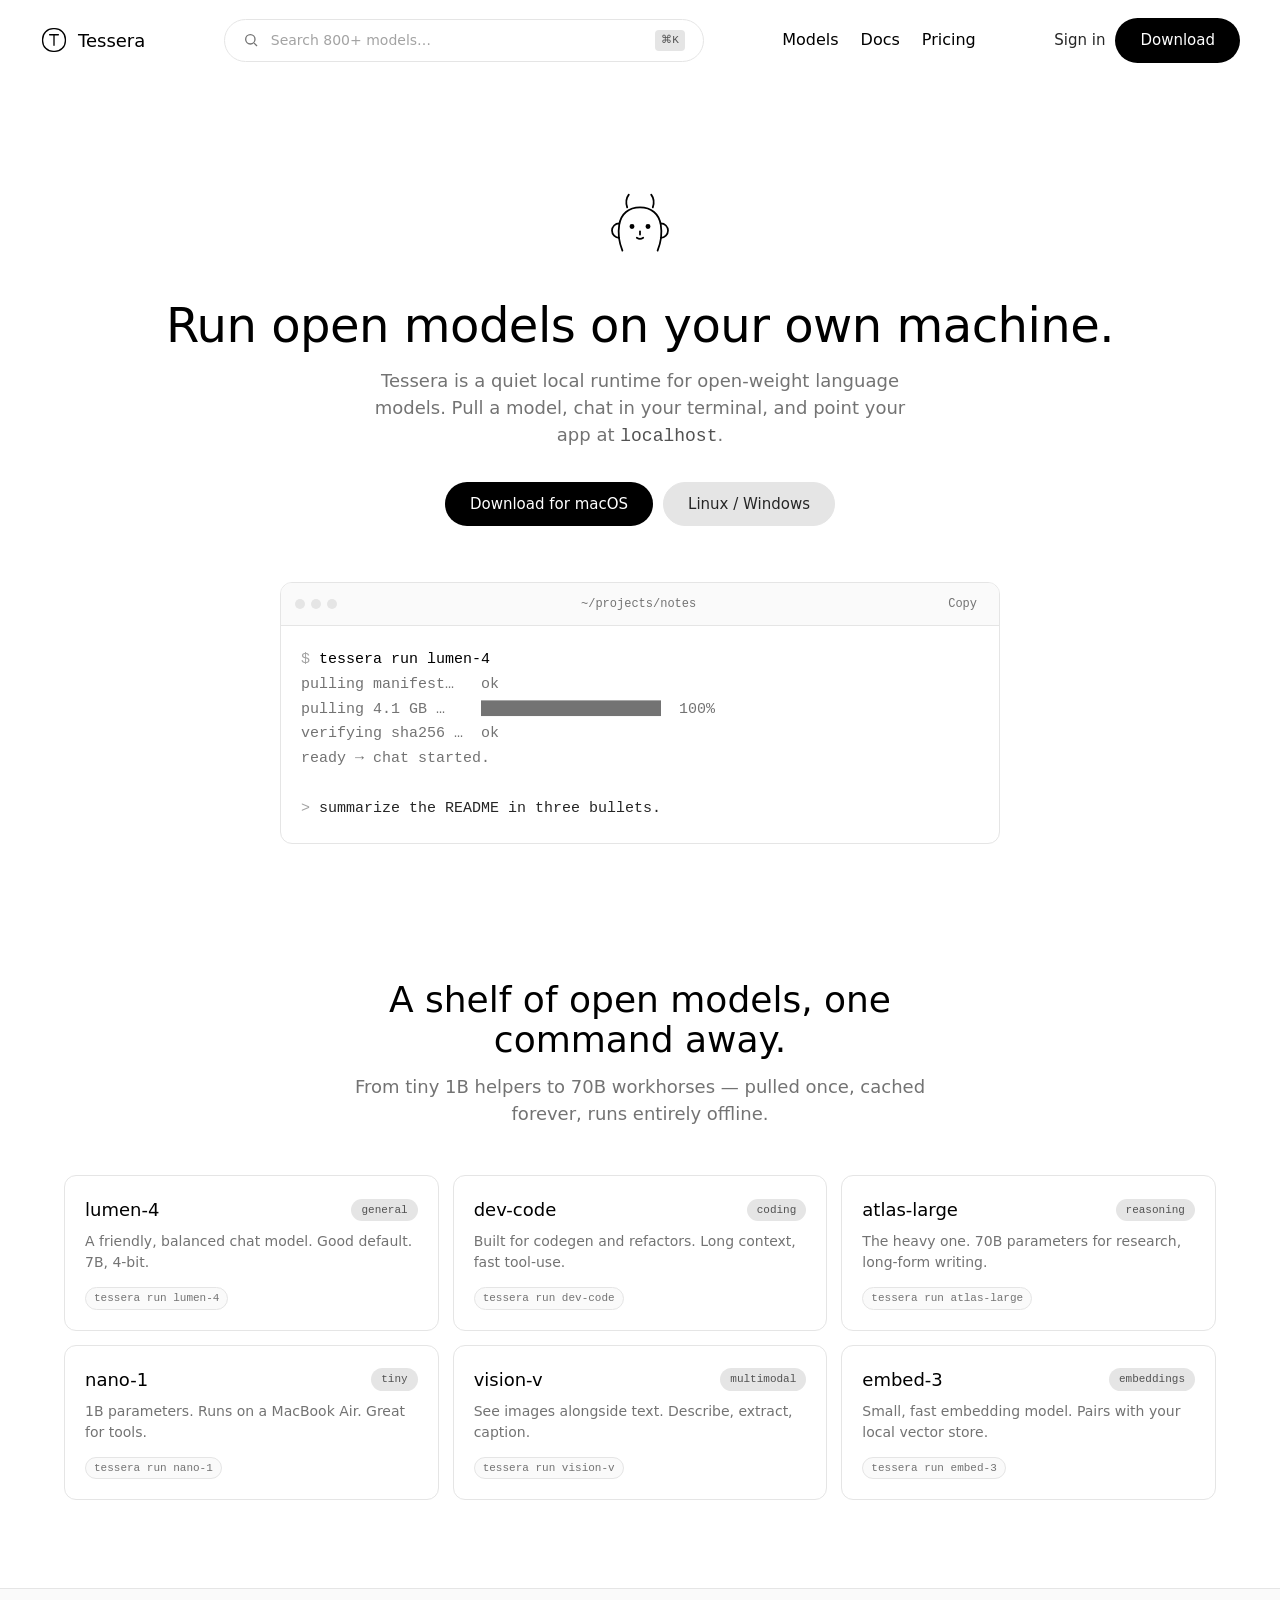
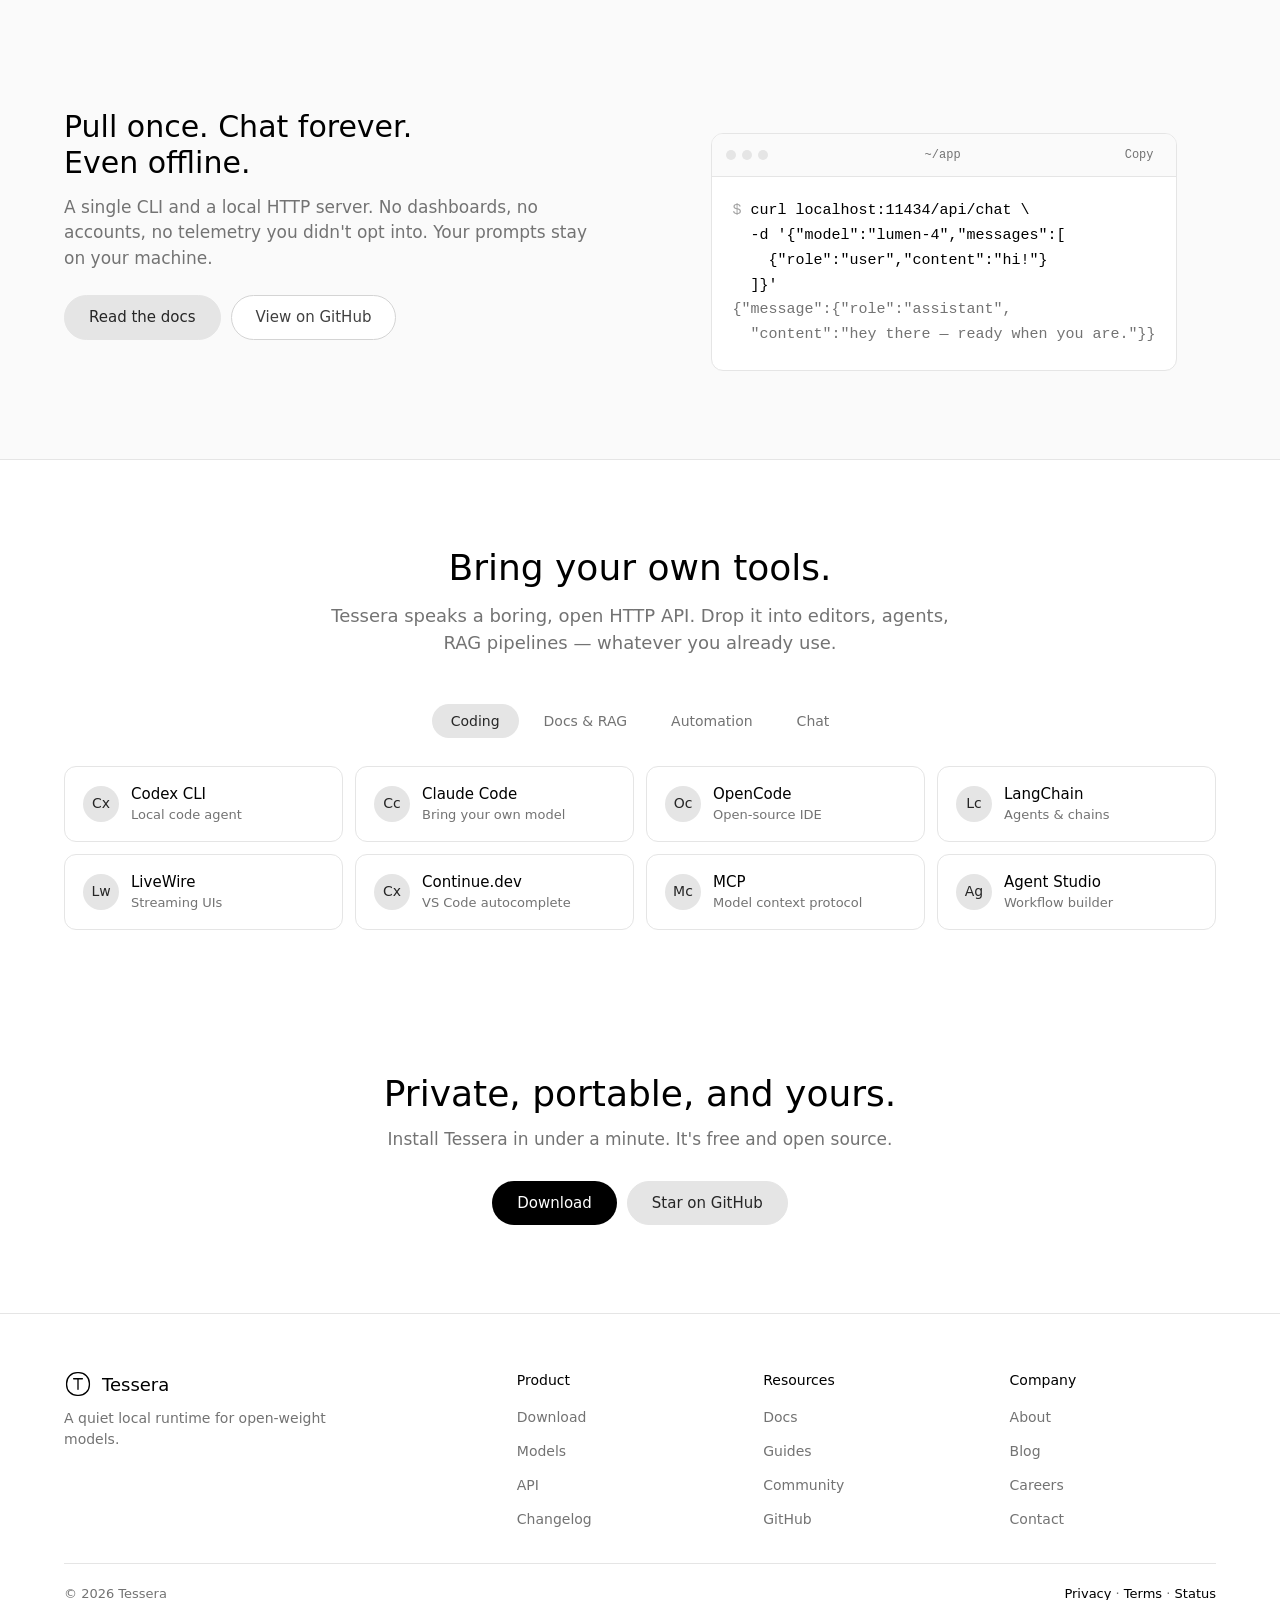
==== tessera/index.html @ 01b05745 "Initial commit: 4 DESIGN.md demo sites" ====
<!doctype html>
<html lang="en">
<head>
<meta charset="utf-8" />
<meta name="viewport" content="width=device-width,initial-scale=1" />
<title>Tessera — Run open models on your own machine</title>
<meta name="description" content="A quiet, local runtime for open-weight models. Download, pull, chat." />
<style>
  :root {
    --black: #000000;
    --near-black: #262626;
    --white: #ffffff;
    --snow: #fafafa;
    --light-gray: #e5e5e5;
    --border-light: #d4d4d4;
    --stone: #737373;
    --mid: #525252;
    --silver: #a3a3a3;
    --button-dark: #404040;
    --font-display: 'SF Pro Rounded', -apple-system, BlinkMacSystemFont, system-ui, ui-sans-serif, sans-serif;
    --font: ui-sans-serif, system-ui, -apple-system, 'Helvetica Neue', Arial, sans-serif;
    --mono: ui-monospace, SFMono-Regular, Menlo, Monaco, Consolas, 'Liberation Mono', 'Courier New', monospace;
  }
  * { box-sizing: border-box; }
  html, body { margin: 0; padding: 0; }
  body {
    background: var(--white); color: var(--black);
    font-family: var(--font); font-size: 16px; line-height: 1.5;
    -webkit-font-smoothing: antialiased; -moz-osx-font-smoothing: grayscale;
  }
  a { color: var(--black); text-decoration: none; }
  a:hover { text-decoration: underline; text-underline-offset: 3px; }
  button { font-family: inherit; cursor: pointer; }
  img, svg { display: block; max-width: 100%; }

  .container { max-width: 1200px; margin: 0 auto; padding: 0 24px; }

  .nav {
    position: sticky; top: 0; z-index: 40;
    background: rgba(255,255,255,0.8);
    backdrop-filter: saturate(140%) blur(10px);
    -webkit-backdrop-filter: saturate(140%) blur(10px);
  }
  .nav-inner { display: flex; align-items: center; justify-content: space-between; padding: 18px 0; gap: 24px; }
  .brand { display: flex; align-items: center; gap: 10px; font-weight: 500; font-size: 18px; font-family: var(--font-display); }
  .brand svg { width: 28px; height: 28px; }
  .nav-search {
    flex: 1; max-width: 480px;
    display: flex; align-items: center; gap: 10px;
    padding: 10px 18px;
    border: 1px solid var(--light-gray);
    border-radius: 9999px;
    background: var(--white); color: var(--stone);
    font-size: 14px;
  }
  .nav-search input {
    flex: 1; border: 0; outline: 0; background: transparent;
    font-family: inherit; font-size: 14px; color: var(--near-black);
  }
  .nav-search input::placeholder { color: var(--silver); }
  .nav-search kbd {
    font-family: var(--mono); font-size: 11px;
    background: var(--light-gray); color: var(--mid);
    padding: 2px 6px; border-radius: 4px;
  }
  .nav-links { display: flex; gap: 22px; align-items: center; }
  .nav-links a { font-size: 16px; font-weight: 400; color: var(--black); }
  .nav-right { display: flex; gap: 10px; align-items: center; }

  .btn {
    display: inline-flex; align-items: center; justify-content: center; gap: 8px;
    padding: 10px 24px; border-radius: 9999px;
    font-size: 15px; font-weight: 400;
    border: 1px solid transparent;
    transition: background .15s ease, border-color .15s ease;
    font-family: inherit; background: transparent;
  }
  .btn-black { background: var(--black); color: var(--white); }
  .btn-black:hover { background: var(--near-black); }
  .btn-gray { background: var(--light-gray); color: var(--near-black); border-color: var(--light-gray); }
  .btn-gray:hover { background: #dcdcdc; border-color: #dcdcdc; }
  .btn-white { background: var(--white); color: var(--button-dark); border-color: var(--border-light); }
  .btn-white:hover { background: var(--snow); }

  .hero { padding: 96px 0 48px; text-align: center; }
  .mascot { width: 96px; height: 96px; margin: 0 auto 28px; }
  h1 {
    font-family: var(--font-display);
    font-size: clamp(36px, 5vw, 48px);
    font-weight: 500; line-height: 1.0;
    margin: 0 0 18px; letter-spacing: -0.5px;
  }
  .hero p.lede {
    font-size: 18px; color: var(--stone);
    max-width: 560px; margin: 0 auto 32px;
  }
  .hero-buttons { display: flex; gap: 10px; justify-content: center; flex-wrap: wrap; }

  .terminal {
    max-width: 720px; margin: 56px auto 0;
    border: 1px solid var(--light-gray);
    border-radius: 12px; background: var(--white);
    text-align: left; overflow: hidden;
  }
  .terminal-head {
    display: flex; align-items: center; justify-content: space-between;
    padding: 10px 14px;
    border-bottom: 1px solid var(--light-gray);
    background: var(--snow);
  }
  .dots { display: flex; gap: 6px; }
  .dots span { width: 10px; height: 10px; border-radius: 9999px; background: var(--light-gray); }
  .terminal-head .file { font-family: var(--mono); font-size: 12px; color: var(--stone); }
  .copy {
    background: transparent; border: 0; color: var(--stone);
    font-size: 12px; font-family: var(--mono); cursor: pointer;
    padding: 4px 8px; border-radius: 9999px;
  }
  .copy:hover { background: var(--light-gray); color: var(--near-black); }
  .terminal pre {
    margin: 0; padding: 22px 20px;
    font-family: var(--mono); font-size: 15px; line-height: 1.65;
    color: var(--near-black); white-space: pre-wrap; word-break: break-word;
  }
  .terminal pre .prompt { color: var(--silver); user-select: none; }
  .terminal pre .cmd { color: var(--black); font-weight: 500; }
  .terminal pre .out { color: var(--stone); }

  section { padding: 88px 0; }
  .section-head { max-width: 640px; margin: 0 auto 48px; text-align: center; }
  h2 {
    font-family: var(--font-display);
    font-size: clamp(28px, 3.4vw, 36px);
    font-weight: 500; line-height: 1.1;
    margin: 0 0 14px;
  }
  .section-head p { color: var(--stone); font-size: 18px; margin: 0; }

  .two-col { display: grid; grid-template-columns: 1fr 1fr; gap: 64px; align-items: center; }
  .two-col h3 {
    font-family: var(--font-display);
    font-size: 30px; font-weight: 500; line-height: 1.2;
    margin: 0 0 14px;
  }
  .two-col p { color: var(--stone); font-size: 17px; margin: 0 0 24px; }

  .models { display: grid; grid-template-columns: repeat(3, 1fr); gap: 14px; }
  .model {
    border: 1px solid var(--light-gray); border-radius: 12px;
    padding: 20px; background: var(--white);
    transition: background .15s ease;
  }
  .model:hover { background: var(--snow); }
  .model-head { display: flex; align-items: center; justify-content: space-between; margin-bottom: 8px; }
  .model-name { font-family: var(--font-display); font-size: 18px; font-weight: 500; }
  .tag {
    display: inline-flex; align-items: center; gap: 6px;
    padding: 3px 10px; border-radius: 9999px;
    background: var(--light-gray);
    font-family: var(--mono); font-size: 11px; color: var(--mid);
  }
  .model p { font-size: 14px; color: var(--stone); margin: 4px 0 14px; line-height: 1.5; }
  .model-meta { display: flex; gap: 8px; flex-wrap: wrap; }
  .model-meta .tag-sm {
    padding: 2px 8px; border-radius: 9999px;
    background: var(--snow); border: 1px solid var(--light-gray);
    font-family: var(--mono); font-size: 11px; color: var(--stone);
  }

  .tabs { display: flex; gap: 6px; justify-content: center; margin-bottom: 28px; flex-wrap: wrap; }
  .tab {
    padding: 8px 18px; border-radius: 9999px; font-size: 14px;
    background: transparent; color: var(--stone);
    border: 1px solid transparent;
    cursor: pointer; transition: background .1s ease;
  }
  .tab.active { background: var(--light-gray); color: var(--near-black); }
  .tab:hover:not(.active) { background: var(--snow); }
  .integrations { display: grid; grid-template-columns: repeat(4, 1fr); gap: 12px; }
  .integration {
    display: flex; align-items: center; gap: 12px;
    padding: 16px 18px;
    border: 1px solid var(--light-gray); border-radius: 12px;
    background: var(--white); transition: background .15s ease;
  }
  .integration:hover { background: var(--snow); }
  .integration-icon {
    width: 36px; height: 36px; border-radius: 9999px;
    background: var(--light-gray);
    display: grid; place-items: center;
    font-family: var(--font-display); font-weight: 500; font-size: 14px; color: var(--near-black);
  }
  .integration .name { font-family: var(--font-display); font-weight: 500; font-size: 15px; }
  .integration .desc { font-size: 13px; color: var(--stone); }

  footer { padding: 56px 0 40px; border-top: 1px solid var(--light-gray); }
  .footer-grid { display: grid; grid-template-columns: 2fr 1fr 1fr 1fr; gap: 40px; }
  footer h5 { font-family: var(--font-display); font-size: 14px; font-weight: 500; margin: 0 0 14px; }
  footer ul { list-style: none; padding: 0; margin: 0; display: flex; flex-direction: column; gap: 10px; }
  footer li a { font-size: 14px; color: var(--stone); }
  footer li a:hover { color: var(--black); }
  .footer-foot {
    margin-top: 32px; padding-top: 20px;
    border-top: 1px solid var(--light-gray);
    display: flex; justify-content: space-between; flex-wrap: wrap; gap: 10px;
    font-size: 13px; color: var(--stone);
  }

  @media (max-width: 900px) {
    .nav-search { display: none; }
    .nav-links { display: none; }
    .two-col { grid-template-columns: 1fr; gap: 28px; }
    .models { grid-template-columns: 1fr; }
    .integrations { grid-template-columns: repeat(2, 1fr); }
    .footer-grid { grid-template-columns: 1fr 1fr; gap: 28px; }
    section { padding: 56px 0; }
    .hero { padding: 56px 0 24px; }
  }
</style>
</head>
<body>

<header class="nav">
  <div class="container nav-inner">
    <a href="#" class="brand">
      <svg viewBox="0 0 32 32" fill="none" stroke="currentColor" stroke-width="1.5" aria-hidden="true">
        <rect x="3" y="3" width="26" height="26" rx="12"/>
        <path d="M11 10h10M16 10v12" stroke-linecap="round"/>
      </svg>
      Tessera
    </a>
    <label class="nav-search" aria-label="Search models">
      <svg width="16" height="16" viewBox="0 0 24 24" fill="none" stroke="currentColor" stroke-width="2"><circle cx="11" cy="11" r="7"/><path d="M21 21l-4.3-4.3"/></svg>
      <input placeholder="Search 800+ models…" />
      <kbd>⌘K</kbd>
    </label>
    <nav class="nav-links">
      <a href="#models">Models</a>
      <a href="#docs">Docs</a>
      <a href="#pricing">Pricing</a>
    </nav>
    <div class="nav-right">
      <a href="#signin" style="font-size:15px;color:var(--near-black)">Sign in</a>
      <a href="#download" class="btn btn-black">Download</a>
    </div>
  </div>
</header>

<main>
  <section class="hero">
    <div class="container">
      <svg class="mascot" viewBox="0 0 120 120" fill="none" stroke="#000" stroke-width="2.2" stroke-linecap="round" stroke-linejoin="round" aria-hidden="true">
        <path d="M38 92c-4-10-6-20-4-32 2-14 12-22 26-22s24 8 26 22c2 12 0 22-4 32"/>
        <path d="M34 58c-5 0-9 4-9 9s4 9 9 9"/>
        <path d="M86 58c5 0 9 4 9 9s-4 9-9 9"/>
        <path d="M44 38c-2-6-1-12 2-16"/>
        <path d="M76 38c2-6 1-12-2-16"/>
        <circle cx="50" cy="62" r="2" fill="#000"/>
        <circle cx="70" cy="62" r="2" fill="#000"/>
        <path d="M56 76c3 2 5 2 8 0"/>
        <path d="M60 68v4"/>
      </svg>
      <h1>Run open models on your own machine.</h1>
      <p class="lede">Tessera is a quiet local runtime for open-weight language models. Pull a model, chat in your terminal, and point your app at <code style="font-family:var(--mono);color:var(--mid)">localhost</code>.</p>
      <div class="hero-buttons">
        <a href="#download" class="btn btn-black">Download for macOS</a>
        <a href="#linux" class="btn btn-gray">Linux / Windows</a>
      </div>

      <div class="terminal" aria-label="Terminal example">
        <div class="terminal-head">
          <div class="dots"><span></span><span></span><span></span></div>
          <span class="file">~/projects/notes</span>
          <button class="copy" type="button">Copy</button>
        </div>
        <pre><span class="prompt">$ </span><span class="cmd">tessera run lumen-4</span>
<span class="out">pulling manifest…   ok</span>
<span class="out">pulling 4.1 GB …    ████████████████████  100%</span>
<span class="out">verifying sha256 …  ok</span>
<span class="out">ready → chat started.</span>

<span class="prompt">&gt; </span>summarize the README in three bullets.</pre>
      </div>
    </div>
  </section>

  <section id="models">
    <div class="container">
      <div class="section-head">
        <h2>A shelf of open models, one command away.</h2>
        <p>From tiny 1B helpers to 70B workhorses — pulled once, cached forever, runs entirely offline.</p>
      </div>
      <div class="models">
        <article class="model">
          <div class="model-head"><div class="model-name">lumen-4</div><span class="tag">general</span></div>
          <p>A friendly, balanced chat model. Good default. 7B, 4-bit.</p>
          <div class="model-meta"><span class="tag-sm">tessera run lumen-4</span></div>
        </article>
        <article class="model">
          <div class="model-head"><div class="model-name">dev-code</div><span class="tag">coding</span></div>
          <p>Built for codegen and refactors. Long context, fast tool-use.</p>
          <div class="model-meta"><span class="tag-sm">tessera run dev-code</span></div>
        </article>
        <article class="model">
          <div class="model-head"><div class="model-name">atlas-large</div><span class="tag">reasoning</span></div>
          <p>The heavy one. 70B parameters for research, long-form writing.</p>
          <div class="model-meta"><span class="tag-sm">tessera run atlas-large</span></div>
        </article>
        <article class="model">
          <div class="model-head"><div class="model-name">nano-1</div><span class="tag">tiny</span></div>
          <p>1B parameters. Runs on a MacBook Air. Great for tools.</p>
          <div class="model-meta"><span class="tag-sm">tessera run nano-1</span></div>
        </article>
        <article class="model">
          <div class="model-head"><div class="model-name">vision-v</div><span class="tag">multimodal</span></div>
          <p>See images alongside text. Describe, extract, caption.</p>
          <div class="model-meta"><span class="tag-sm">tessera run vision-v</span></div>
        </article>
        <article class="model">
          <div class="model-head"><div class="model-name">embed-3</div><span class="tag">embeddings</span></div>
          <p>Small, fast embedding model. Pairs with your local vector store.</p>
          <div class="model-meta"><span class="tag-sm">tessera run embed-3</span></div>
        </article>
      </div>
    </div>
  </section>

  <section style="background: var(--snow); border-top: 1px solid var(--light-gray); border-bottom: 1px solid var(--light-gray);">
    <div class="container">
      <div class="two-col">
        <div>
          <h3>Pull once. Chat forever.<br/>Even offline.</h3>
          <p>A single CLI and a local HTTP server. No dashboards, no accounts, no telemetry you didn't opt into. Your prompts stay on your machine.</p>
          <div style="display:flex;gap:10px;"><a class="btn btn-gray" href="#docs">Read the docs</a><a class="btn btn-white" href="#git">View on GitHub</a></div>
        </div>
        <div class="terminal">
          <div class="terminal-head">
            <div class="dots"><span></span><span></span><span></span></div>
            <span class="file">~/app</span>
            <button class="copy" type="button">Copy</button>
          </div>
          <pre><span class="prompt">$ </span><span class="cmd">curl localhost:11434/api/chat \</span>
<span class="cmd">  -d '{"model":"lumen-4","messages":[</span>
<span class="cmd">    {"role":"user","content":"hi!"}</span>
<span class="cmd">  ]}'</span>
<span class="out">{"message":{"role":"assistant",</span>
<span class="out">  "content":"hey there — ready when you are."}}</span></pre>
        </div>
      </div>
    </div>
  </section>

  <section id="integrations">
    <div class="container">
      <div class="section-head">
        <h2>Bring your own tools.</h2>
        <p>Tessera speaks a boring, open HTTP API. Drop it into editors, agents, RAG pipelines — whatever you already use.</p>
      </div>
      <div class="tabs" role="tablist">
        <button class="tab active">Coding</button>
        <button class="tab">Docs &amp; RAG</button>
        <button class="tab">Automation</button>
        <button class="tab">Chat</button>
      </div>
      <div class="integrations">
        <a class="integration" href="#"><div class="integration-icon">Cx</div><div><div class="name">Codex CLI</div><div class="desc">Local code agent</div></div></a>
        <a class="integration" href="#"><div class="integration-icon">Cc</div><div><div class="name">Claude Code</div><div class="desc">Bring your own model</div></div></a>
        <a class="integration" href="#"><div class="integration-icon">Oc</div><div><div class="name">OpenCode</div><div class="desc">Open-source IDE</div></div></a>
        <a class="integration" href="#"><div class="integration-icon">Lc</div><div><div class="name">LangChain</div><div class="desc">Agents &amp; chains</div></div></a>
        <a class="integration" href="#"><div class="integration-icon">Lw</div><div><div class="name">LiveWire</div><div class="desc">Streaming UIs</div></div></a>
        <a class="integration" href="#"><div class="integration-icon">Cx</div><div><div class="name">Continue.dev</div><div class="desc">VS Code autocomplete</div></div></a>
        <a class="integration" href="#"><div class="integration-icon">Mc</div><div><div class="name">MCP</div><div class="desc">Model context protocol</div></div></a>
        <a class="integration" href="#"><div class="integration-icon">Ag</div><div><div class="name">Agent Studio</div><div class="desc">Workflow builder</div></div></a>
      </div>
    </div>
  </section>

  <section id="cta" style="padding: 56px 0 88px;">
    <div class="container" style="text-align:center;max-width:720px;margin:0 auto;">
      <h2>Private, portable, and yours.</h2>
      <p style="color:var(--stone);font-size:17px;margin: 0 0 28px;">Install Tessera in under a minute. It's free and open source.</p>
      <div class="hero-buttons">
        <a href="#download" class="btn btn-black">Download</a>
        <a href="#github" class="btn btn-gray">Star on GitHub</a>
      </div>
    </div>
  </section>
</main>

<footer>
  <div class="container">
    <div class="footer-grid">
      <div>
        <div class="brand" style="margin-bottom:10px;">
          <svg viewBox="0 0 32 32" fill="none" stroke="currentColor" stroke-width="1.5" aria-hidden="true"><rect x="3" y="3" width="26" height="26" rx="12"/><path d="M11 10h10M16 10v12" stroke-linecap="round"/></svg>
          Tessera
        </div>
        <p style="color:var(--stone);font-size:14px;margin:0;max-width:280px;">A quiet local runtime for open-weight models.</p>
      </div>
      <div><h5>Product</h5><ul><li><a href="#">Download</a></li><li><a href="#">Models</a></li><li><a href="#">API</a></li><li><a href="#">Changelog</a></li></ul></div>
      <div><h5>Resources</h5><ul><li><a href="#">Docs</a></li><li><a href="#">Guides</a></li><li><a href="#">Community</a></li><li><a href="#">GitHub</a></li></ul></div>
      <div><h5>Company</h5><ul><li><a href="#">About</a></li><li><a href="#">Blog</a></li><li><a href="#">Careers</a></li><li><a href="#">Contact</a></li></ul></div>
    </div>
    <div class="footer-foot">
      <div>© 2026 Tessera</div>
      <div><a href="#">Privacy</a> · <a href="#">Terms</a> · <a href="#">Status</a></div>
    </div>
  </div>
</footer>

</body>
</html>
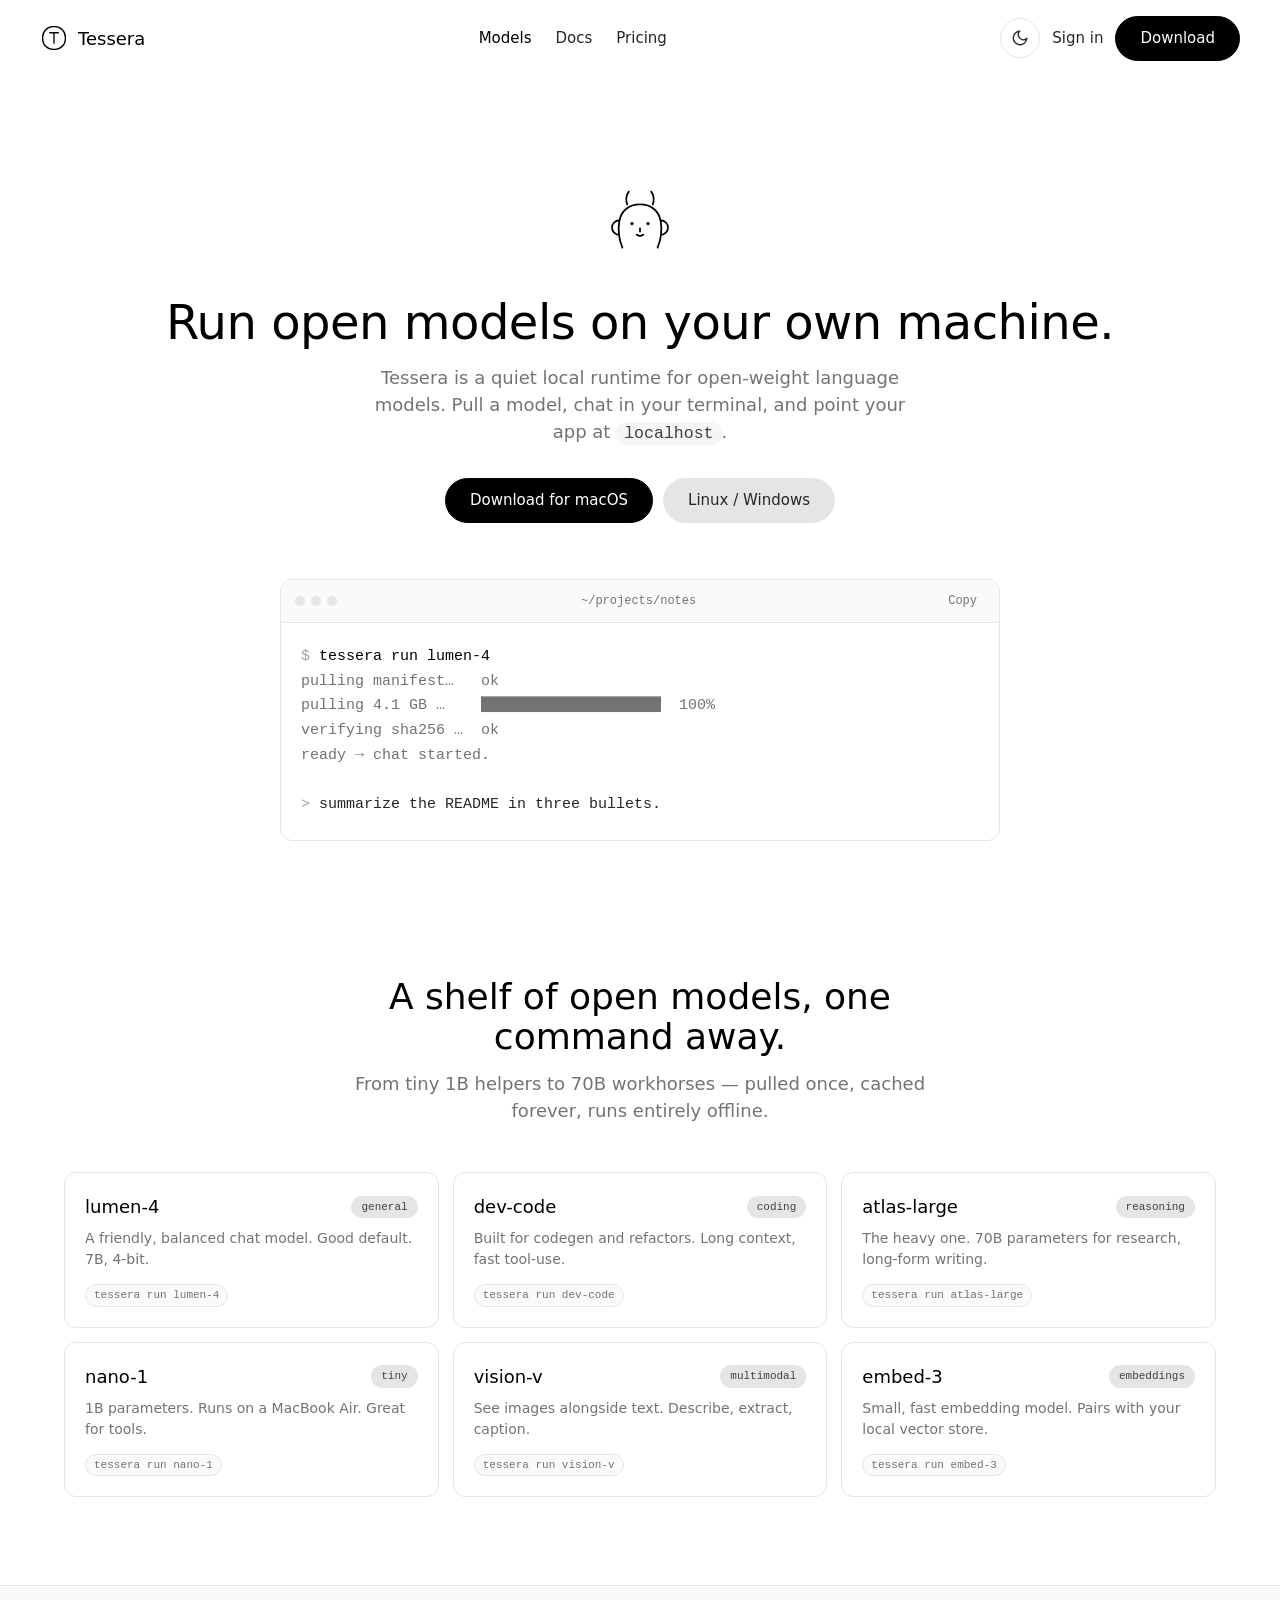
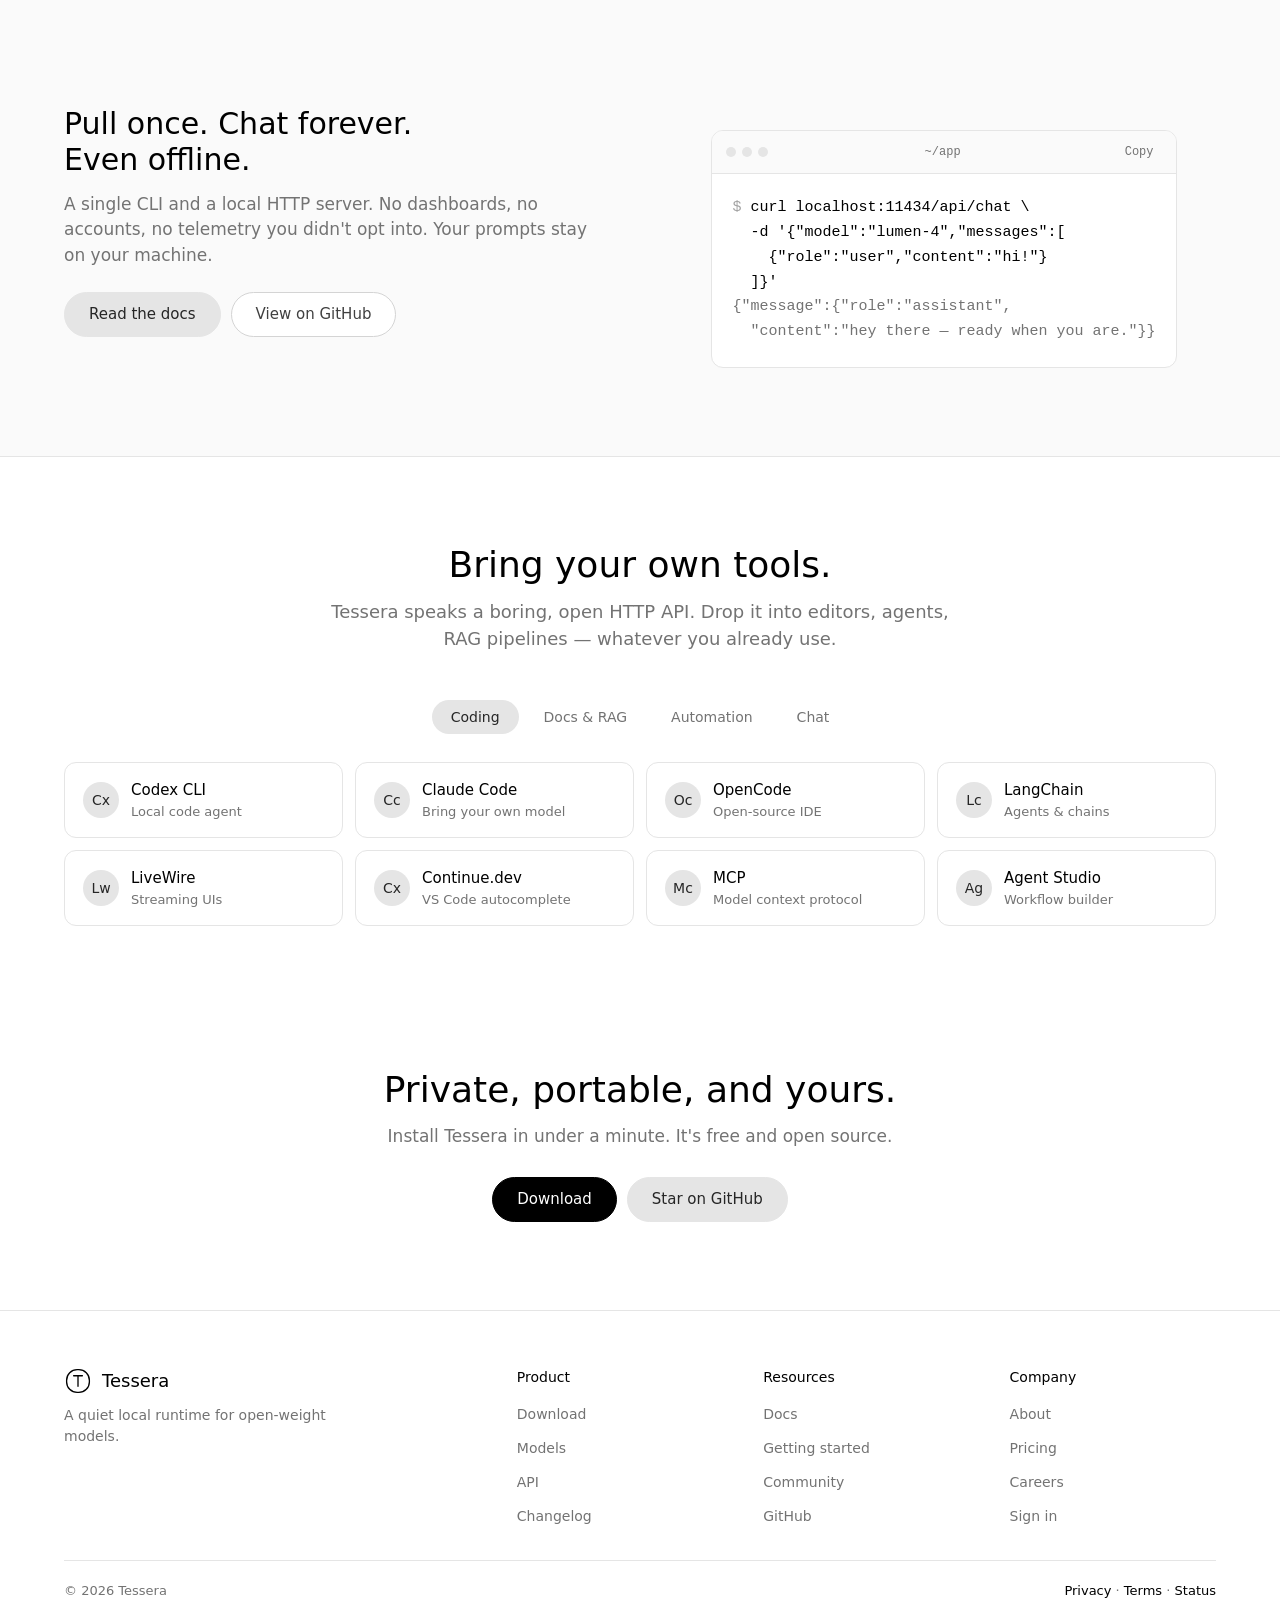
==== commit 9b7fff98: "Tessera: add docs, pricing, signin pages + dark mode toggle" ====
--- a/tessera/index.html
+++ b/tessera/index.html
@@ -5,85 +5,12 @@
 <meta name="viewport" content="width=device-width,initial-scale=1" />
 <title>Tessera — Run open models on your own machine</title>
 <meta name="description" content="A quiet, local runtime for open-weight models. Download, pull, chat." />
+<meta name="color-scheme" content="light dark">
+<link rel="stylesheet" href="common.css" />
 <style>
-  :root {
-    --black: #000000;
-    --near-black: #262626;
-    --white: #ffffff;
-    --snow: #fafafa;
-    --light-gray: #e5e5e5;
-    --border-light: #d4d4d4;
-    --stone: #737373;
-    --mid: #525252;
-    --silver: #a3a3a3;
-    --button-dark: #404040;
-    --font-display: 'SF Pro Rounded', -apple-system, BlinkMacSystemFont, system-ui, ui-sans-serif, sans-serif;
-    --font: ui-sans-serif, system-ui, -apple-system, 'Helvetica Neue', Arial, sans-serif;
-    --mono: ui-monospace, SFMono-Regular, Menlo, Monaco, Consolas, 'Liberation Mono', 'Courier New', monospace;
-  }
-  * { box-sizing: border-box; }
-  html, body { margin: 0; padding: 0; }
-  body {
-    background: var(--white); color: var(--black);
-    font-family: var(--font); font-size: 16px; line-height: 1.5;
-    -webkit-font-smoothing: antialiased; -moz-osx-font-smoothing: grayscale;
-  }
-  a { color: var(--black); text-decoration: none; }
-  a:hover { text-decoration: underline; text-underline-offset: 3px; }
-  button { font-family: inherit; cursor: pointer; }
-  img, svg { display: block; max-width: 100%; }
-
-  .container { max-width: 1200px; margin: 0 auto; padding: 0 24px; }
-
-  .nav {
-    position: sticky; top: 0; z-index: 40;
-    background: rgba(255,255,255,0.8);
-    backdrop-filter: saturate(140%) blur(10px);
-    -webkit-backdrop-filter: saturate(140%) blur(10px);
-  }
-  .nav-inner { display: flex; align-items: center; justify-content: space-between; padding: 18px 0; gap: 24px; }
-  .brand { display: flex; align-items: center; gap: 10px; font-weight: 500; font-size: 18px; font-family: var(--font-display); }
-  .brand svg { width: 28px; height: 28px; }
-  .nav-search {
-    flex: 1; max-width: 480px;
-    display: flex; align-items: center; gap: 10px;
-    padding: 10px 18px;
-    border: 1px solid var(--light-gray);
-    border-radius: 9999px;
-    background: var(--white); color: var(--stone);
-    font-size: 14px;
-  }
-  .nav-search input {
-    flex: 1; border: 0; outline: 0; background: transparent;
-    font-family: inherit; font-size: 14px; color: var(--near-black);
-  }
-  .nav-search input::placeholder { color: var(--silver); }
-  .nav-search kbd {
-    font-family: var(--mono); font-size: 11px;
-    background: var(--light-gray); color: var(--mid);
-    padding: 2px 6px; border-radius: 4px;
-  }
-  .nav-links { display: flex; gap: 22px; align-items: center; }
-  .nav-links a { font-size: 16px; font-weight: 400; color: var(--black); }
-  .nav-right { display: flex; gap: 10px; align-items: center; }
-
-  .btn {
-    display: inline-flex; align-items: center; justify-content: center; gap: 8px;
-    padding: 10px 24px; border-radius: 9999px;
-    font-size: 15px; font-weight: 400;
-    border: 1px solid transparent;
-    transition: background .15s ease, border-color .15s ease;
-    font-family: inherit; background: transparent;
-  }
-  .btn-black { background: var(--black); color: var(--white); }
-  .btn-black:hover { background: var(--near-black); }
-  .btn-gray { background: var(--light-gray); color: var(--near-black); border-color: var(--light-gray); }
-  .btn-gray:hover { background: #dcdcdc; border-color: #dcdcdc; }
-  .btn-white { background: var(--white); color: var(--button-dark); border-color: var(--border-light); }
-  .btn-white:hover { background: var(--snow); }
-
+  /* Page-specific: hero, mascot, terminal, models grid, integrations */
   .hero { padding: 96px 0 48px; text-align: center; }
-  .mascot { width: 96px; height: 96px; margin: 0 auto 28px; }
+  .mascot { width: 96px; height: 96px; margin: 0 auto 28px; color: var(--text); }
   h1 {
     font-family: var(--font-display);
     font-size: clamp(36px, 5vw, 48px);
@@ -91,40 +18,45 @@
     margin: 0 0 18px; letter-spacing: -0.5px;
   }
   .hero p.lede {
-    font-size: 18px; color: var(--stone);
+    font-size: 18px; color: var(--text-muted);
     max-width: 560px; margin: 0 auto 32px;
   }
   .hero-buttons { display: flex; gap: 10px; justify-content: center; flex-wrap: wrap; }
+  .hero-inline-code {
+    font-family: var(--mono); color: var(--text-3);
+    background: var(--bg-soft); padding: 2px 8px;
+    border-radius: 9999px; font-size: 0.92em;
+  }
 
   .terminal {
     max-width: 720px; margin: 56px auto 0;
-    border: 1px solid var(--light-gray);
-    border-radius: 12px; background: var(--white);
+    border: 1px solid var(--border);
+    border-radius: 12px; background: var(--bg);
     text-align: left; overflow: hidden;
   }
   .terminal-head {
     display: flex; align-items: center; justify-content: space-between;
     padding: 10px 14px;
-    border-bottom: 1px solid var(--light-gray);
-    background: var(--snow);
+    border-bottom: 1px solid var(--border);
+    background: var(--bg-elev);
   }
   .dots { display: flex; gap: 6px; }
-  .dots span { width: 10px; height: 10px; border-radius: 9999px; background: var(--light-gray); }
-  .terminal-head .file { font-family: var(--mono); font-size: 12px; color: var(--stone); }
+  .dots span { width: 10px; height: 10px; border-radius: 9999px; background: var(--bg-solid); }
+  .terminal-head .file { font-family: var(--mono); font-size: 12px; color: var(--text-muted); }
   .copy {
-    background: transparent; border: 0; color: var(--stone);
+    background: transparent; border: 0; color: var(--text-muted);
     font-size: 12px; font-family: var(--mono); cursor: pointer;
     padding: 4px 8px; border-radius: 9999px;
   }
-  .copy:hover { background: var(--light-gray); color: var(--near-black); }
+  .copy:hover { background: var(--bg-solid); color: var(--text-2); }
   .terminal pre {
     margin: 0; padding: 22px 20px;
     font-family: var(--mono); font-size: 15px; line-height: 1.65;
-    color: var(--near-black); white-space: pre-wrap; word-break: break-word;
-  }
-  .terminal pre .prompt { color: var(--silver); user-select: none; }
-  .terminal pre .cmd { color: var(--black); font-weight: 500; }
-  .terminal pre .out { color: var(--stone); }
+    color: var(--text-2); white-space: pre-wrap; word-break: break-word;
+  }
+  .terminal pre .prompt { color: var(--text-faint); user-select: none; }
+  .terminal pre .cmd { color: var(--text); font-weight: 500; }
+  .terminal pre .out { color: var(--text-muted); }
 
   section { padding: 88px 0; }
   .section-head { max-width: 640px; margin: 0 auto 48px; text-align: center; }
@@ -134,7 +66,7 @@
     font-weight: 500; line-height: 1.1;
     margin: 0 0 14px;
   }
-  .section-head p { color: var(--stone); font-size: 18px; margin: 0; }
+  .section-head p { color: var(--text-muted); font-size: 18px; margin: 0; }
 
   .two-col { display: grid; grid-template-columns: 1fr 1fr; gap: 64px; align-items: center; }
   .two-col h3 {
@@ -142,105 +74,91 @@
     font-size: 30px; font-weight: 500; line-height: 1.2;
     margin: 0 0 14px;
   }
-  .two-col p { color: var(--stone); font-size: 17px; margin: 0 0 24px; }
+  .two-col p { color: var(--text-muted); font-size: 17px; margin: 0 0 24px; }
 
   .models { display: grid; grid-template-columns: repeat(3, 1fr); gap: 14px; }
   .model {
-    border: 1px solid var(--light-gray); border-radius: 12px;
-    padding: 20px; background: var(--white);
-    transition: background .15s ease;
-  }
-  .model:hover { background: var(--snow); }
+    border: 1px solid var(--border); border-radius: 12px;
+    padding: 20px; background: var(--bg);
+    transition: background .15s ease, border-color .15s ease;
+  }
+  .model:hover { background: var(--bg-elev); border-color: var(--border-strong); }
   .model-head { display: flex; align-items: center; justify-content: space-between; margin-bottom: 8px; }
   .model-name { font-family: var(--font-display); font-size: 18px; font-weight: 500; }
   .tag {
     display: inline-flex; align-items: center; gap: 6px;
     padding: 3px 10px; border-radius: 9999px;
-    background: var(--light-gray);
-    font-family: var(--mono); font-size: 11px; color: var(--mid);
-  }
-  .model p { font-size: 14px; color: var(--stone); margin: 4px 0 14px; line-height: 1.5; }
+    background: var(--bg-solid);
+    font-family: var(--mono); font-size: 11px; color: var(--text-3);
+  }
+  .model p { font-size: 14px; color: var(--text-muted); margin: 4px 0 14px; line-height: 1.5; }
   .model-meta { display: flex; gap: 8px; flex-wrap: wrap; }
   .model-meta .tag-sm {
     padding: 2px 8px; border-radius: 9999px;
-    background: var(--snow); border: 1px solid var(--light-gray);
-    font-family: var(--mono); font-size: 11px; color: var(--stone);
+    background: var(--bg-elev); border: 1px solid var(--border);
+    font-family: var(--mono); font-size: 11px; color: var(--text-muted);
   }
 
   .tabs { display: flex; gap: 6px; justify-content: center; margin-bottom: 28px; flex-wrap: wrap; }
   .tab {
     padding: 8px 18px; border-radius: 9999px; font-size: 14px;
-    background: transparent; color: var(--stone);
+    background: transparent; color: var(--text-muted);
     border: 1px solid transparent;
-    cursor: pointer; transition: background .1s ease;
-  }
-  .tab.active { background: var(--light-gray); color: var(--near-black); }
-  .tab:hover:not(.active) { background: var(--snow); }
+    cursor: pointer; transition: background .1s ease, color .1s ease;
+  }
+  .tab.active { background: var(--bg-solid); color: var(--text-2); }
+  .tab:hover:not(.active) { background: var(--bg-elev); }
   .integrations { display: grid; grid-template-columns: repeat(4, 1fr); gap: 12px; }
   .integration {
     display: flex; align-items: center; gap: 12px;
     padding: 16px 18px;
-    border: 1px solid var(--light-gray); border-radius: 12px;
-    background: var(--white); transition: background .15s ease;
-  }
-  .integration:hover { background: var(--snow); }
+    border: 1px solid var(--border); border-radius: 12px;
+    background: var(--bg); transition: background .15s ease, border-color .15s ease;
+  }
+  .integration:hover { background: var(--bg-elev); border-color: var(--border-strong); text-decoration: none; }
   .integration-icon {
     width: 36px; height: 36px; border-radius: 9999px;
-    background: var(--light-gray);
+    background: var(--bg-solid);
     display: grid; place-items: center;
-    font-family: var(--font-display); font-weight: 500; font-size: 14px; color: var(--near-black);
+    font-family: var(--font-display); font-weight: 500; font-size: 14px; color: var(--text-2);
   }
   .integration .name { font-family: var(--font-display); font-weight: 500; font-size: 15px; }
-  .integration .desc { font-size: 13px; color: var(--stone); }
-
-  footer { padding: 56px 0 40px; border-top: 1px solid var(--light-gray); }
-  .footer-grid { display: grid; grid-template-columns: 2fr 1fr 1fr 1fr; gap: 40px; }
-  footer h5 { font-family: var(--font-display); font-size: 14px; font-weight: 500; margin: 0 0 14px; }
-  footer ul { list-style: none; padding: 0; margin: 0; display: flex; flex-direction: column; gap: 10px; }
-  footer li a { font-size: 14px; color: var(--stone); }
-  footer li a:hover { color: var(--black); }
-  .footer-foot {
-    margin-top: 32px; padding-top: 20px;
-    border-top: 1px solid var(--light-gray);
-    display: flex; justify-content: space-between; flex-wrap: wrap; gap: 10px;
-    font-size: 13px; color: var(--stone);
-  }
+  .integration .desc { font-size: 13px; color: var(--text-muted); }
+
+  .section-soft { background: var(--bg-elev); border-top: 1px solid var(--border); border-bottom: 1px solid var(--border); }
 
   @media (max-width: 900px) {
-    .nav-search { display: none; }
-    .nav-links { display: none; }
     .two-col { grid-template-columns: 1fr; gap: 28px; }
     .models { grid-template-columns: 1fr; }
     .integrations { grid-template-columns: repeat(2, 1fr); }
-    .footer-grid { grid-template-columns: 1fr 1fr; gap: 28px; }
     section { padding: 56px 0; }
     .hero { padding: 56px 0 24px; }
   }
 </style>
 </head>
 <body>
+<script>try { if (localStorage.getItem('tessera-theme') === 'dark') document.body.classList.add('dark'); } catch (e) {}</script>
 
 <header class="nav">
   <div class="container nav-inner">
-    <a href="#" class="brand">
+    <a href="index.html" class="brand">
       <svg viewBox="0 0 32 32" fill="none" stroke="currentColor" stroke-width="1.5" aria-hidden="true">
         <rect x="3" y="3" width="26" height="26" rx="12"/>
         <path d="M11 10h10M16 10v12" stroke-linecap="round"/>
       </svg>
       Tessera
     </a>
-    <label class="nav-search" aria-label="Search models">
-      <svg width="16" height="16" viewBox="0 0 24 24" fill="none" stroke="currentColor" stroke-width="2"><circle cx="11" cy="11" r="7"/><path d="M21 21l-4.3-4.3"/></svg>
-      <input placeholder="Search 800+ models…" />
-      <kbd>⌘K</kbd>
-    </label>
-    <nav class="nav-links">
-      <a href="#models">Models</a>
-      <a href="#docs">Docs</a>
-      <a href="#pricing">Pricing</a>
+    <nav class="nav-center" aria-label="Primary">
+      <a href="index.html#models" class="active">Models</a>
+      <a href="docs.html">Docs</a>
+      <a href="pricing.html">Pricing</a>
     </nav>
     <div class="nav-right">
-      <a href="#signin" style="font-size:15px;color:var(--near-black)">Sign in</a>
+      <button class="theme-toggle" type="button" aria-label="Toggle dark mode">
+        <svg class="icon-moon" viewBox="0 0 24 24" fill="none" stroke="currentColor" stroke-width="1.8" aria-hidden="true"><path d="M21 12.8A9 9 0 1 1 11.2 3a7 7 0 0 0 9.8 9.8z"/></svg>
+        <svg class="icon-sun" viewBox="0 0 24 24" fill="none" stroke="currentColor" stroke-width="1.8" aria-hidden="true"><circle cx="12" cy="12" r="4"/><path d="M12 2v2M12 20v2M4.93 4.93l1.41 1.41M17.66 17.66l1.41 1.41M2 12h2M20 12h2M4.93 19.07l1.41-1.41M17.66 6.34l1.41-1.41"/></svg>
+      </button>
+      <a href="signin.html" class="signin-link">Sign in</a>
       <a href="#download" class="btn btn-black">Download</a>
     </div>
   </div>
@@ -249,19 +167,19 @@
 <main>
   <section class="hero">
     <div class="container">
-      <svg class="mascot" viewBox="0 0 120 120" fill="none" stroke="#000" stroke-width="2.2" stroke-linecap="round" stroke-linejoin="round" aria-hidden="true">
+      <svg class="mascot" viewBox="0 0 120 120" fill="none" stroke="currentColor" stroke-width="2.2" stroke-linecap="round" stroke-linejoin="round" aria-hidden="true">
         <path d="M38 92c-4-10-6-20-4-32 2-14 12-22 26-22s24 8 26 22c2 12 0 22-4 32"/>
         <path d="M34 58c-5 0-9 4-9 9s4 9 9 9"/>
         <path d="M86 58c5 0 9 4 9 9s-4 9-9 9"/>
         <path d="M44 38c-2-6-1-12 2-16"/>
         <path d="M76 38c2-6 1-12-2-16"/>
-        <circle cx="50" cy="62" r="2" fill="#000"/>
-        <circle cx="70" cy="62" r="2" fill="#000"/>
+        <circle cx="50" cy="62" r="2" fill="currentColor" stroke="none"/>
+        <circle cx="70" cy="62" r="2" fill="currentColor" stroke="none"/>
         <path d="M56 76c3 2 5 2 8 0"/>
         <path d="M60 68v4"/>
       </svg>
       <h1>Run open models on your own machine.</h1>
-      <p class="lede">Tessera is a quiet local runtime for open-weight language models. Pull a model, chat in your terminal, and point your app at <code style="font-family:var(--mono);color:var(--mid)">localhost</code>.</p>
+      <p class="lede">Tessera is a quiet local runtime for open-weight language models. Pull a model, chat in your terminal, and point your app at <span class="hero-inline-code">localhost</span>.</p>
       <div class="hero-buttons">
         <a href="#download" class="btn btn-black">Download for macOS</a>
         <a href="#linux" class="btn btn-gray">Linux / Windows</a>
@@ -291,47 +209,23 @@
         <p>From tiny 1B helpers to 70B workhorses — pulled once, cached forever, runs entirely offline.</p>
       </div>
       <div class="models">
-        <article class="model">
-          <div class="model-head"><div class="model-name">lumen-4</div><span class="tag">general</span></div>
-          <p>A friendly, balanced chat model. Good default. 7B, 4-bit.</p>
-          <div class="model-meta"><span class="tag-sm">tessera run lumen-4</span></div>
-        </article>
-        <article class="model">
-          <div class="model-head"><div class="model-name">dev-code</div><span class="tag">coding</span></div>
-          <p>Built for codegen and refactors. Long context, fast tool-use.</p>
-          <div class="model-meta"><span class="tag-sm">tessera run dev-code</span></div>
-        </article>
-        <article class="model">
-          <div class="model-head"><div class="model-name">atlas-large</div><span class="tag">reasoning</span></div>
-          <p>The heavy one. 70B parameters for research, long-form writing.</p>
-          <div class="model-meta"><span class="tag-sm">tessera run atlas-large</span></div>
-        </article>
-        <article class="model">
-          <div class="model-head"><div class="model-name">nano-1</div><span class="tag">tiny</span></div>
-          <p>1B parameters. Runs on a MacBook Air. Great for tools.</p>
-          <div class="model-meta"><span class="tag-sm">tessera run nano-1</span></div>
-        </article>
-        <article class="model">
-          <div class="model-head"><div class="model-name">vision-v</div><span class="tag">multimodal</span></div>
-          <p>See images alongside text. Describe, extract, caption.</p>
-          <div class="model-meta"><span class="tag-sm">tessera run vision-v</span></div>
-        </article>
-        <article class="model">
-          <div class="model-head"><div class="model-name">embed-3</div><span class="tag">embeddings</span></div>
-          <p>Small, fast embedding model. Pairs with your local vector store.</p>
-          <div class="model-meta"><span class="tag-sm">tessera run embed-3</span></div>
-        </article>
-      </div>
-    </div>
-  </section>
-
-  <section style="background: var(--snow); border-top: 1px solid var(--light-gray); border-bottom: 1px solid var(--light-gray);">
+        <article class="model"><div class="model-head"><div class="model-name">lumen-4</div><span class="tag">general</span></div><p>A friendly, balanced chat model. Good default. 7B, 4-bit.</p><div class="model-meta"><span class="tag-sm">tessera run lumen-4</span></div></article>
+        <article class="model"><div class="model-head"><div class="model-name">dev-code</div><span class="tag">coding</span></div><p>Built for codegen and refactors. Long context, fast tool-use.</p><div class="model-meta"><span class="tag-sm">tessera run dev-code</span></div></article>
+        <article class="model"><div class="model-head"><div class="model-name">atlas-large</div><span class="tag">reasoning</span></div><p>The heavy one. 70B parameters for research, long-form writing.</p><div class="model-meta"><span class="tag-sm">tessera run atlas-large</span></div></article>
+        <article class="model"><div class="model-head"><div class="model-name">nano-1</div><span class="tag">tiny</span></div><p>1B parameters. Runs on a MacBook Air. Great for tools.</p><div class="model-meta"><span class="tag-sm">tessera run nano-1</span></div></article>
+        <article class="model"><div class="model-head"><div class="model-name">vision-v</div><span class="tag">multimodal</span></div><p>See images alongside text. Describe, extract, caption.</p><div class="model-meta"><span class="tag-sm">tessera run vision-v</span></div></article>
+        <article class="model"><div class="model-head"><div class="model-name">embed-3</div><span class="tag">embeddings</span></div><p>Small, fast embedding model. Pairs with your local vector store.</p><div class="model-meta"><span class="tag-sm">tessera run embed-3</span></div></article>
+      </div>
+    </div>
+  </section>
+
+  <section class="section-soft">
     <div class="container">
       <div class="two-col">
         <div>
           <h3>Pull once. Chat forever.<br/>Even offline.</h3>
           <p>A single CLI and a local HTTP server. No dashboards, no accounts, no telemetry you didn't opt into. Your prompts stay on your machine.</p>
-          <div style="display:flex;gap:10px;"><a class="btn btn-gray" href="#docs">Read the docs</a><a class="btn btn-white" href="#git">View on GitHub</a></div>
+          <div style="display:flex;gap:10px;"><a class="btn btn-gray" href="docs.html">Read the docs</a><a class="btn btn-outline" href="#git">View on GitHub</a></div>
         </div>
         <div class="terminal">
           <div class="terminal-head">
@@ -378,7 +272,7 @@
   <section id="cta" style="padding: 56px 0 88px;">
     <div class="container" style="text-align:center;max-width:720px;margin:0 auto;">
       <h2>Private, portable, and yours.</h2>
-      <p style="color:var(--stone);font-size:17px;margin: 0 0 28px;">Install Tessera in under a minute. It's free and open source.</p>
+      <p style="color:var(--text-muted);font-size:17px;margin: 0 0 28px;">Install Tessera in under a minute. It's free and open source.</p>
       <div class="hero-buttons">
         <a href="#download" class="btn btn-black">Download</a>
         <a href="#github" class="btn btn-gray">Star on GitHub</a>
@@ -395,11 +289,11 @@
           <svg viewBox="0 0 32 32" fill="none" stroke="currentColor" stroke-width="1.5" aria-hidden="true"><rect x="3" y="3" width="26" height="26" rx="12"/><path d="M11 10h10M16 10v12" stroke-linecap="round"/></svg>
           Tessera
         </div>
-        <p style="color:var(--stone);font-size:14px;margin:0;max-width:280px;">A quiet local runtime for open-weight models.</p>
-      </div>
-      <div><h5>Product</h5><ul><li><a href="#">Download</a></li><li><a href="#">Models</a></li><li><a href="#">API</a></li><li><a href="#">Changelog</a></li></ul></div>
-      <div><h5>Resources</h5><ul><li><a href="#">Docs</a></li><li><a href="#">Guides</a></li><li><a href="#">Community</a></li><li><a href="#">GitHub</a></li></ul></div>
-      <div><h5>Company</h5><ul><li><a href="#">About</a></li><li><a href="#">Blog</a></li><li><a href="#">Careers</a></li><li><a href="#">Contact</a></li></ul></div>
+        <p style="color:var(--text-muted);font-size:14px;margin:0;max-width:280px;">A quiet local runtime for open-weight models.</p>
+      </div>
+      <div><h5>Product</h5><ul><li><a href="#download">Download</a></li><li><a href="index.html#models">Models</a></li><li><a href="docs.html#api">API</a></li><li><a href="#">Changelog</a></li></ul></div>
+      <div><h5>Resources</h5><ul><li><a href="docs.html">Docs</a></li><li><a href="docs.html#getting-started">Getting started</a></li><li><a href="#">Community</a></li><li><a href="#">GitHub</a></li></ul></div>
+      <div><h5>Company</h5><ul><li><a href="#">About</a></li><li><a href="pricing.html">Pricing</a></li><li><a href="#">Careers</a></li><li><a href="signin.html">Sign in</a></li></ul></div>
     </div>
     <div class="footer-foot">
       <div>© 2026 Tessera</div>
@@ -408,5 +302,6 @@
   </div>
 </footer>
 
+<script src="theme.js" defer></script>
 </body>
 </html>
--- a/tessera/common.css
+++ b/tessera/common.css
@@ -0,0 +1,240 @@
+/* Tessera — shared stylesheet across index, docs, pricing, signin.
+   Monochrome per DESIGN.md. Binary radius: 12px containers, 9999px pills. Zero shadows. */
+
+:root {
+  /* Light (default) */
+  --bg: #ffffff;
+  --bg-elev: #fafafa;
+  --bg-soft: #f5f5f5;
+  --bg-solid: #e5e5e5;
+  --text: #000000;
+  --text-2: #262626;
+  --text-3: #404040;
+  --text-muted: #737373;
+  --text-faint: #a3a3a3;
+  --border: #e5e5e5;
+  --border-strong: #d4d4d4;
+  --btn-gray-bg: #e5e5e5;
+  --btn-gray-bg-hover: #d4d4d4;
+  --btn-gray-text: #262626;
+  --btn-primary-bg: #000000;
+  --btn-primary-bg-hover: #262626;
+  --btn-primary-text: #ffffff;
+  --btn-outline-text: #404040;
+  --btn-outline-border: #d4d4d4;
+  --btn-outline-bg: #ffffff;
+  --btn-outline-bg-hover: #fafafa;
+  --nav-bg: rgba(255, 255, 255, 0.82);
+  --nav-border: #e5e5e5;
+  --ring: rgba(59, 130, 246, 0.5);
+
+  --font-display: 'SF Pro Rounded', -apple-system, BlinkMacSystemFont, system-ui, ui-sans-serif, sans-serif;
+  --font: ui-sans-serif, system-ui, -apple-system, 'Helvetica Neue', Arial, sans-serif;
+  --mono: ui-monospace, SFMono-Regular, Menlo, Monaco, Consolas, 'Liberation Mono', 'Courier New', monospace;
+}
+
+body.dark {
+  --bg: #000000;
+  --bg-elev: #0a0a0a;
+  --bg-soft: #171717;
+  --bg-solid: #262626;
+  --text: #fafafa;
+  --text-2: #e5e5e5;
+  --text-3: #d4d4d4;
+  --text-muted: #a3a3a3;
+  --text-faint: #737373;
+  --border: #262626;
+  --border-strong: #404040;
+  --btn-gray-bg: #262626;
+  --btn-gray-bg-hover: #404040;
+  --btn-gray-text: #fafafa;
+  --btn-primary-bg: #fafafa;
+  --btn-primary-bg-hover: #ffffff;
+  --btn-primary-text: #000000;
+  --btn-outline-text: #d4d4d4;
+  --btn-outline-border: #404040;
+  --btn-outline-bg: transparent;
+  --btn-outline-bg-hover: #0a0a0a;
+  --nav-bg: rgba(0, 0, 0, 0.82);
+  --nav-border: #171717;
+}
+
+* { box-sizing: border-box; }
+html, body { margin: 0; padding: 0; }
+body {
+  background: var(--bg);
+  color: var(--text);
+  font-family: var(--font);
+  font-size: 16px;
+  line-height: 1.5;
+  -webkit-font-smoothing: antialiased;
+  -moz-osx-font-smoothing: grayscale;
+  transition: background-color .25s ease, color .25s ease;
+}
+a { color: var(--text); text-decoration: none; }
+a:hover { text-decoration: underline; text-underline-offset: 3px; }
+button { font-family: inherit; cursor: pointer; }
+input, textarea, select { font-family: inherit; color: var(--text); }
+img, svg { display: block; max-width: 100%; }
+::selection { background: var(--text); color: var(--bg); }
+
+*:focus-visible {
+  outline: 2px solid var(--ring);
+  outline-offset: 2px;
+  border-radius: 2px;
+}
+
+.container { max-width: 1200px; margin: 0 auto; padding: 0 24px; }
+.container-narrow { max-width: 860px; margin: 0 auto; padding: 0 24px; }
+
+/* ================= Nav ================= */
+.nav {
+  position: sticky; top: 0; z-index: 40;
+  background: var(--nav-bg);
+  backdrop-filter: saturate(140%) blur(10px);
+  -webkit-backdrop-filter: saturate(140%) blur(10px);
+  border-bottom: 1px solid transparent;
+  transition: background-color .25s ease, border-color .25s ease;
+}
+.nav-inner {
+  display: flex; align-items: center; justify-content: space-between;
+  gap: 24px; padding: 16px 0;
+}
+.brand {
+  display: inline-flex; align-items: center; gap: 10px;
+  font-family: var(--font-display);
+  font-weight: 500; font-size: 18px;
+  color: var(--text); text-decoration: none;
+}
+.brand svg { width: 28px; height: 28px; color: var(--text); }
+.brand:hover { text-decoration: none; }
+
+.nav-center {
+  display: flex; gap: 24px; align-items: center;
+}
+.nav-center a {
+  font-size: 15px; color: var(--text-2);
+}
+.nav-center a:hover { color: var(--text); text-decoration: none; }
+.nav-center a.active { color: var(--text); font-weight: 500; }
+
+.nav-right {
+  display: flex; gap: 8px; align-items: center;
+}
+.nav-right a.signin-link {
+  font-size: 15px; color: var(--text-2);
+  padding: 8px 4px;
+}
+.nav-right a.signin-link:hover { color: var(--text); text-decoration: none; }
+
+/* Theme toggle button */
+.theme-toggle {
+  width: 40px; height: 40px;
+  display: inline-flex; align-items: center; justify-content: center;
+  background: transparent;
+  border: 1px solid var(--border);
+  border-radius: 9999px;
+  color: var(--text-2);
+  cursor: pointer;
+  transition: background .15s ease, color .15s ease, border-color .15s ease;
+  padding: 0;
+}
+.theme-toggle:hover { background: var(--bg-elev); color: var(--text); border-color: var(--border-strong); }
+.theme-toggle svg { width: 18px; height: 18px; }
+/* Light mode: show moon icon. Dark mode: show sun icon. */
+.theme-toggle .icon-sun { display: none; }
+.theme-toggle .icon-moon { display: block; }
+body.dark .theme-toggle .icon-sun { display: block; }
+body.dark .theme-toggle .icon-moon { display: none; }
+
+/* ================= Buttons ================= */
+.btn {
+  display: inline-flex; align-items: center; justify-content: center; gap: 8px;
+  padding: 10px 24px;
+  border-radius: 9999px;
+  font-size: 15px; font-weight: 400;
+  border: 1px solid transparent;
+  background: transparent; color: var(--text);
+  transition: background .15s ease, border-color .15s ease, color .15s ease;
+  text-decoration: none;
+}
+.btn:hover { text-decoration: none; }
+.btn-black {
+  background: var(--btn-primary-bg);
+  color: var(--btn-primary-text);
+  border-color: var(--btn-primary-bg);
+}
+.btn-black:hover { background: var(--btn-primary-bg-hover); border-color: var(--btn-primary-bg-hover); }
+.btn-gray {
+  background: var(--btn-gray-bg); color: var(--btn-gray-text);
+  border-color: var(--btn-gray-bg);
+}
+.btn-gray:hover { background: var(--btn-gray-bg-hover); border-color: var(--btn-gray-bg-hover); }
+.btn-outline {
+  background: var(--btn-outline-bg);
+  color: var(--btn-outline-text);
+  border-color: var(--btn-outline-border);
+}
+.btn-outline:hover { background: var(--btn-outline-bg-hover); }
+
+/* ================= Footer ================= */
+footer {
+  padding: 56px 0 40px;
+  border-top: 1px solid var(--border);
+  background: var(--bg);
+  transition: background-color .25s ease, border-color .25s ease;
+}
+.footer-grid {
+  display: grid; grid-template-columns: 2fr 1fr 1fr 1fr;
+  gap: 40px;
+}
+footer h5 {
+  font-family: var(--font-display);
+  font-size: 14px; font-weight: 500;
+  margin: 0 0 14px;
+  color: var(--text);
+}
+footer ul { list-style: none; padding: 0; margin: 0; display: flex; flex-direction: column; gap: 10px; }
+footer li a { font-size: 14px; color: var(--text-muted); }
+footer li a:hover { color: var(--text); }
+.footer-foot {
+  margin-top: 32px; padding-top: 20px;
+  border-top: 1px solid var(--border);
+  display: flex; justify-content: space-between; flex-wrap: wrap; gap: 10px;
+  font-size: 13px; color: var(--text-muted);
+}
+
+/* ================= Page header (for non-hero pages) ================= */
+.page-head {
+  padding: 56px 0 24px;
+  border-bottom: 1px solid var(--border);
+  background: var(--bg-elev);
+}
+.page-head .container { padding-bottom: 0; padding-top: 0; }
+.breadcrumb {
+  display: flex; align-items: center; gap: 10px;
+  font-size: 13px; color: var(--text-muted);
+  margin-bottom: 16px;
+}
+.breadcrumb a { color: var(--text-muted); }
+.breadcrumb a:hover { color: var(--text); text-decoration: none; }
+.breadcrumb .sep { color: var(--text-faint); }
+.breadcrumb .current { color: var(--text); }
+.page-title {
+  font-family: var(--font-display);
+  font-size: clamp(32px, 4.5vw, 44px);
+  font-weight: 500; line-height: 1.05;
+  letter-spacing: -0.4px;
+  margin: 0 0 8px;
+}
+.page-tagline {
+  font-size: 17px; color: var(--text-muted);
+  margin: 0 0 16px;
+}
+
+/* ================= Responsive ================= */
+@media (max-width: 900px) {
+  .nav-center { display: none; }
+  .footer-grid { grid-template-columns: 1fr 1fr; gap: 28px; }
+  .footer-foot { font-size: 12px; }
+}
